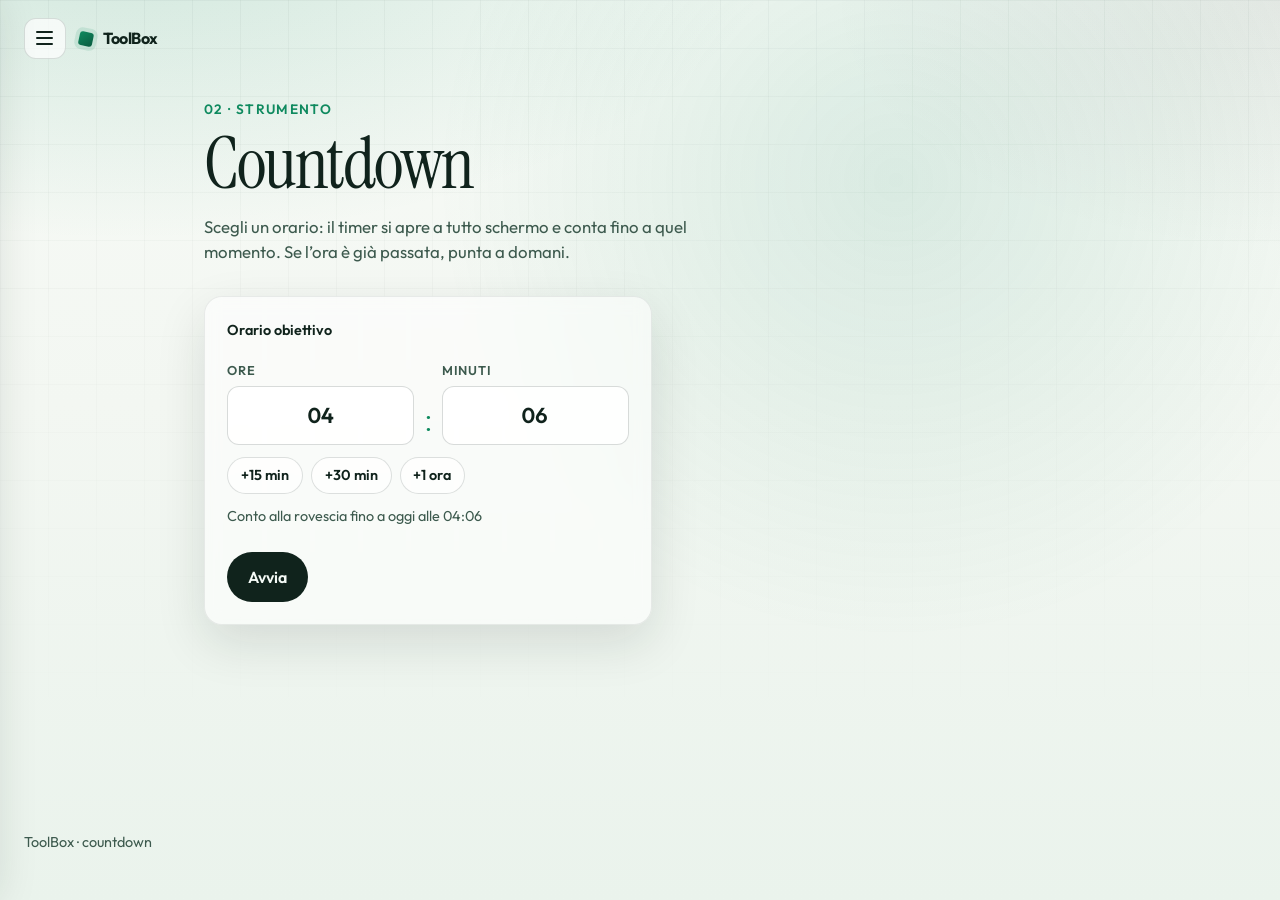
==== tools/countdown.html @ 4c5702e3 "Add fullscreen countdown tool with alerts and left-aligned home. Co-authored-by: Cursor <cursoragent" ====
<!DOCTYPE html>
<html lang="it">
<head>
  <meta charset="UTF-8" />
  <meta name="viewport" content="width=device-width, initial-scale=1.0" />
  <title>Countdown — ToolBox</title>
  <meta name="description" content="Imposta un orario e conta i secondi rimanenti fino a quel momento." />
  <link rel="preconnect" href="https://fonts.googleapis.com" />
  <link rel="preconnect" href="https://fonts.gstatic.com" crossorigin />
  <link href="https://fonts.googleapis.com/css2?family=Instrument+Serif:ital@0;1&family=Outfit:wght@400;500;600;700&display=swap" rel="stylesheet" />
  <link rel="stylesheet" href="../assets/styles.css" />
</head>
<body>
  <div class="bg-grid" aria-hidden="true"></div>
  <div class="bg-glow" aria-hidden="true"></div>

  <div class="sidebar-backdrop" id="sidebar-backdrop" aria-hidden="true"></div>

  <aside class="sidebar" id="sidebar" aria-label="Strumenti" aria-hidden="true">
    <div class="sidebar-top">
      <a class="brand" href="../index.html">
        <span class="brand-mark" aria-hidden="true"></span>
        <span class="brand-name">ToolBox</span>
      </a>
      <button type="button" class="icon-btn" id="sidebar-close" aria-label="Chiudi menu strumenti">
        <span aria-hidden="true">×</span>
      </button>
    </div>

    <p class="sidebar-label">Strumenti</p>
    <nav class="sidebar-nav">
      <a class="sidebar-link" href="qr.html">
        <span class="sidebar-index">01</span>
        <span class="sidebar-text">
          <span class="sidebar-title">Generatore QR</span>
          <span class="sidebar-desc">Link → codice scaricabile</span>
        </span>
      </a>
      <a class="sidebar-link is-active" href="countdown.html" aria-current="page">
        <span class="sidebar-index">02</span>
        <span class="sidebar-text">
          <span class="sidebar-title">Countdown</span>
          <span class="sidebar-desc">Timer fino a un orario</span>
        </span>
      </a>
    </nav>

    <p class="sidebar-foot">GitHub Pages</p>
  </aside>

  <div class="content">
    <header class="topbar">
      <button
        type="button"
        class="icon-btn menu-btn"
        id="sidebar-toggle"
        aria-expanded="false"
        aria-controls="sidebar"
        aria-label="Apri menu strumenti"
      >
        <span class="menu-lines" aria-hidden="true"></span>
      </button>
      <a class="brand brand-compact" href="../index.html">
        <span class="brand-mark" aria-hidden="true"></span>
        <span class="brand-name">ToolBox</span>
      </a>
    </header>

    <main class="tool-page">
      <header class="tool-intro">
        <p class="eyebrow">02 · Strumento</p>
        <h1>Countdown</h1>
        <p class="tool-intro-text">Scegli un orario: il timer si apre a tutto schermo e conta fino a quel momento. Se l’ora è già passata, punta a domani.</p>
      </header>

      <form id="countdown-form" class="qr-form countdown-setup" novalidate>
        <span class="countdown-field-label" id="countdown-time-label">Orario obiettivo</span>

        <div class="countdown-time-picker" role="group" aria-labelledby="countdown-time-label">
          <label class="countdown-time-part">
            <span class="countdown-time-caption">Ore</span>
            <input
              id="countdown-hours"
              name="hours"
              type="number"
              inputmode="numeric"
              min="0"
              max="23"
              step="1"
              placeholder="00"
              required
            />
          </label>
          <span class="countdown-time-colon" aria-hidden="true">:</span>
          <label class="countdown-time-part">
            <span class="countdown-time-caption">Minuti</span>
            <input
              id="countdown-minutes"
              name="minutes"
              type="number"
              inputmode="numeric"
              min="0"
              max="59"
              step="1"
              placeholder="00"
              required
            />
          </label>
        </div>

        <div class="countdown-presets" aria-label="Scorciatoie">
          <button type="button" class="countdown-preset" data-offset="15">+15 min</button>
          <button type="button" class="countdown-preset" data-offset="30">+30 min</button>
          <button type="button" class="countdown-preset" data-offset="60">+1 ora</button>
        </div>

        <p id="countdown-hint" class="countdown-hint"></p>
        <p id="countdown-error" class="form-error" role="alert" hidden></p>

        <div class="form-actions">
          <button type="submit" class="btn btn-primary">Avvia</button>
        </div>
      </form>
    </main>

    <footer class="site-footer">
      <p>ToolBox · countdown</p>
    </footer>
  </div>

  <section
    id="countdown-stage"
    class="countdown-stage"
    hidden
    aria-live="polite"
    aria-label="Countdown a tutto schermo"
  >
    <button type="button" id="countdown-close" class="icon-btn countdown-close" aria-label="Chiudi countdown">
      <span aria-hidden="true">×</span>
    </button>

    <p id="countdown-target" class="countdown-stage-target"></p>

    <div id="countdown-display" class="countdown-display">
      <div class="countdown-unit">
        <span id="cd-hours" class="countdown-value">00</span>
        <span class="countdown-label">ore</span>
      </div>
      <span class="countdown-sep" aria-hidden="true">:</span>
      <div class="countdown-unit">
        <span id="cd-minutes" class="countdown-value">00</span>
        <span class="countdown-label">min</span>
      </div>
      <span class="countdown-sep" aria-hidden="true">:</span>
      <div class="countdown-unit">
        <span id="cd-seconds" class="countdown-value">00</span>
        <span class="countdown-label">sec</span>
      </div>
    </div>

    <p id="countdown-done" class="countdown-done" hidden>Tempo scaduto</p>

    <div class="countdown-progress-wrap">
      <div
        class="countdown-progress"
        role="progressbar"
        aria-valuemin="0"
        aria-valuemax="100"
        aria-valuenow="100"
        aria-label="Tempo rimanente"
      >
        <div id="countdown-progress-bar" class="countdown-progress-bar"></div>
      </div>
    </div>

    <button type="button" id="countdown-reset" class="btn btn-secondary countdown-stage-reset">
      Chiudi
    </button>
  </section>

  <script src="../assets/nav.js"></script>
  <script src="../assets/countdown.js"></script>
</body>
</html>
---- assets/styles.css ----
:root {
  --ink: #10231c;
  --ink-soft: #3d5a4e;
  --paper: #f3f7f2;
  --accent: #0f8a5f;
  --accent-deep: #0a5c40;
  --line: rgba(16, 35, 28, 0.12);
  --shadow: 0 18px 50px rgba(16, 35, 28, 0.12);
  --radius: 18px;
  --sidebar-width: 300px;
  --font-display: "Instrument Serif", Georgia, serif;
  --font-body: "Outfit", sans-serif;
}

*,
*::before,
*::after {
  box-sizing: border-box;
}

html {
  scroll-behavior: smooth;
}

body {
  margin: 0;
  min-height: 100vh;
  font-family: var(--font-body);
  color: var(--ink);
  background:
    radial-gradient(1200px 600px at 10% -10%, rgba(15, 138, 95, 0.18), transparent 55%),
    radial-gradient(900px 500px at 100% 0%, rgba(16, 35, 28, 0.08), transparent 50%),
    linear-gradient(180deg, #f7faf6 0%, var(--paper) 45%, #eaf3ec 100%);
  line-height: 1.5;
}

body.sidebar-open {
  overflow: hidden;
}

.bg-grid,
.bg-glow {
  position: fixed;
  inset: 0;
  pointer-events: none;
  z-index: 0;
}

.bg-grid {
  background-image:
    linear-gradient(var(--line) 1px, transparent 1px),
    linear-gradient(90deg, var(--line) 1px, transparent 1px);
  background-size: 48px 48px;
  mask-image: linear-gradient(180deg, rgba(0, 0, 0, 0.55), transparent 85%);
  opacity: 0.55;
}

.bg-glow {
  background: radial-gradient(circle at 70% 20%, rgba(15, 138, 95, 0.12), transparent 40%);
}

.sidebar-backdrop {
  position: fixed;
  inset: 0;
  z-index: 40;
  background: rgba(16, 35, 28, 0.28);
  backdrop-filter: blur(2px);
  opacity: 0;
  pointer-events: none;
  transition: opacity 0.25s ease;
}

body.sidebar-open .sidebar-backdrop {
  opacity: 1;
  pointer-events: auto;
}

.sidebar {
  position: fixed;
  top: 0;
  left: 0;
  z-index: 50;
  width: min(var(--sidebar-width), 88vw);
  height: 100vh;
  display: flex;
  flex-direction: column;
  gap: 0.35rem;
  padding: 1.25rem 1.1rem;
  border-right: 1px solid rgba(16, 35, 28, 0.1);
  background: rgba(247, 250, 246, 0.96);
  box-shadow: 12px 0 40px rgba(16, 35, 28, 0.12);
  transform: translateX(-105%);
  transition: transform 0.28s ease;
}

body.sidebar-open .sidebar {
  transform: translateX(0);
}

.sidebar-top {
  display: flex;
  align-items: center;
  justify-content: space-between;
  gap: 0.75rem;
  margin-bottom: 1.25rem;
}

.brand {
  display: inline-flex;
  align-items: center;
  gap: 0.65rem;
  text-decoration: none;
  color: var(--ink);
}

.brand-mark {
  width: 0.85rem;
  height: 0.85rem;
  border-radius: 3px;
  background: linear-gradient(135deg, var(--accent), var(--accent-deep));
  box-shadow: 0 0 0 4px rgba(15, 138, 95, 0.12);
  transform: rotate(12deg);
}

.brand-name {
  font-weight: 700;
  letter-spacing: -0.03em;
}

.icon-btn {
  display: inline-grid;
  place-items: center;
  width: 2.6rem;
  height: 2.6rem;
  padding: 0;
  border: 1px solid rgba(16, 35, 28, 0.14);
  border-radius: 12px;
  background: rgba(255, 255, 255, 0.7);
  color: var(--ink);
  font: inherit;
  font-size: 1.4rem;
  line-height: 1;
  cursor: pointer;
  transition: background 0.2s ease, border-color 0.2s ease, transform 0.2s ease;
}

.icon-btn:hover {
  background: #fff;
  border-color: rgba(15, 138, 95, 0.35);
  transform: translateY(-1px);
}

.menu-lines,
.menu-lines::before,
.menu-lines::after {
  display: block;
  width: 1.05rem;
  height: 2px;
  border-radius: 2px;
  background: currentColor;
}

.menu-lines {
  position: relative;
}

.menu-lines::before,
.menu-lines::after {
  content: "";
  position: absolute;
  left: 0;
}

.menu-lines::before {
  top: -6px;
}

.menu-lines::after {
  top: 6px;
}

.sidebar-label {
  margin: 0 0 0.55rem 0.35rem;
  font-size: 0.75rem;
  font-weight: 600;
  letter-spacing: 0.12em;
  text-transform: uppercase;
  color: var(--ink-soft);
}

.sidebar-nav {
  display: flex;
  flex-direction: column;
  gap: 0.35rem;
  flex: 1;
  overflow: auto;
}

.sidebar-link {
  display: grid;
  grid-template-columns: auto 1fr;
  gap: 0.75rem;
  align-items: start;
  padding: 0.85rem 0.8rem;
  border-radius: 14px;
  text-decoration: none;
  color: inherit;
  border: 1px solid transparent;
  transition: background 0.2s ease, border-color 0.2s ease, transform 0.2s ease;
}

.sidebar-link:hover {
  background: rgba(255, 255, 255, 0.75);
  border-color: rgba(16, 35, 28, 0.08);
  transform: translateX(2px);
}

.sidebar-link.is-active {
  background: rgba(15, 138, 95, 0.1);
  border-color: rgba(15, 138, 95, 0.18);
}

.sidebar-index {
  font-size: 0.8rem;
  font-weight: 700;
  color: var(--accent);
  margin-top: 0.15rem;
}

.sidebar-title {
  display: block;
  font-weight: 600;
  letter-spacing: -0.02em;
}

.sidebar-desc {
  display: block;
  margin-top: 0.15rem;
  font-size: 0.85rem;
  color: var(--ink-soft);
}

.sidebar-foot {
  margin: 1rem 0 0 0.35rem;
  font-size: 0.8rem;
  color: var(--ink-soft);
}

.content {
  position: relative;
  z-index: 1;
  display: flex;
  flex-direction: column;
  min-width: 0;
  min-height: 100vh;
}

.topbar {
  display: flex;
  align-items: center;
  gap: 0.85rem;
  max-width: 980px;
  width: 100%;
  margin: 0;
  margin-right: auto;
  padding: 1.1rem 1.5rem 0;
}

.home,
.tool-page {
  flex: 1;
  width: 100%;
  padding: 2.5rem 1.5rem 2rem;
}

.home {
  max-width: none;
  margin: 0;
  align-self: stretch;
}

.tool-page {
  max-width: 920px;
  margin: 0 auto;
}

.hero {
  min-height: min(68vh, 600px);
  display: flex;
  flex-direction: column;
  justify-content: center;
  align-items: flex-start;
  text-align: left;
  animation: rise 0.7s ease both;
}

.hero-brand {
  margin: 0;
  font-family: var(--font-display);
  font-size: clamp(4.5rem, 11vw, 7.5rem);
  font-weight: 400;
  line-height: 0.9;
  letter-spacing: -0.04em;
}

.hero-lead {
  max-width: 28rem;
  margin: 1.25rem 0 0;
  font-size: 1.15rem;
  color: var(--ink-soft);
  animation: rise 0.8s ease 0.08s both;
}

.btn {
  display: inline-flex;
  align-items: center;
  justify-content: center;
  gap: 0.5rem;
  min-height: 2.85rem;
  padding: 0.75rem 1.25rem;
  border: 1px solid transparent;
  border-radius: 999px;
  font: inherit;
  font-weight: 600;
  text-decoration: none;
  cursor: pointer;
  transition: transform 0.2s ease, background 0.2s ease, border-color 0.2s ease, opacity 0.2s ease;
}

.btn:hover {
  transform: translateY(-1px);
}

.btn:disabled {
  opacity: 0.45;
  cursor: not-allowed;
  transform: none;
}

.btn-primary {
  background: var(--ink);
  color: #f4faf6;
}

.btn-primary:hover:not(:disabled) {
  background: var(--accent-deep);
}

.btn-secondary {
  background: transparent;
  color: var(--ink);
  border-color: rgba(16, 35, 28, 0.22);
}

.btn-secondary:hover:not(:disabled) {
  border-color: var(--accent);
  color: var(--accent-deep);
}

.tool-intro {
  margin-bottom: 2rem;
  animation: rise 0.65s ease both;
}

.eyebrow {
  margin: 0 0 0.5rem;
  font-size: 0.85rem;
  font-weight: 600;
  letter-spacing: 0.1em;
  text-transform: uppercase;
  color: var(--accent);
}

.tool-intro h1 {
  margin: 0;
  font-family: var(--font-display);
  font-size: clamp(2.8rem, 7vw, 4.5rem);
  font-weight: 400;
  letter-spacing: -0.03em;
  line-height: 1;
}

.tool-intro-text {
  max-width: 34rem;
  margin: 0.9rem 0 0;
  color: var(--ink-soft);
  font-size: 1.05rem;
}

.qr-layout {
  display: grid;
  grid-template-columns: 1.05fr 0.95fr;
  gap: 1.5rem;
  align-items: start;
  animation: rise 0.75s ease 0.1s both;
}

.qr-form,
.qr-preview {
  background: rgba(255, 255, 255, 0.55);
  border: 1px solid rgba(16, 35, 28, 0.08);
  border-radius: var(--radius);
  box-shadow: var(--shadow);
  backdrop-filter: blur(8px);
}

.qr-form {
  display: grid;
  gap: 0.65rem;
  padding: 1.4rem;
}

.qr-form label {
  font-size: 0.9rem;
  font-weight: 600;
}

.qr-form label:not(:first-child) {
  margin-top: 0.55rem;
}

.qr-form input,
.qr-form select {
  width: 100%;
  min-height: 2.85rem;
  padding: 0.7rem 0.9rem;
  border: 1px solid rgba(16, 35, 28, 0.16);
  border-radius: 12px;
  background: rgba(255, 255, 255, 0.85);
  color: var(--ink);
  font: inherit;
  outline: none;
  transition: border-color 0.2s ease, box-shadow 0.2s ease;
}

.qr-form input:focus,
.qr-form select:focus {
  border-color: var(--accent);
  box-shadow: 0 0 0 3px rgba(15, 138, 95, 0.15);
}

.form-error {
  margin: 0;
  color: #9b2c2c;
  font-size: 0.9rem;
}

.form-actions {
  display: flex;
  flex-wrap: wrap;
  gap: 0.75rem;
  margin-top: 0.85rem;
}

.qr-preview {
  min-height: 360px;
  display: grid;
  place-items: center;
  padding: 1.5rem;
}

#qr-canvas {
  width: min(100%, 320px);
  height: auto;
  border-radius: 12px;
  background: #fff;
  image-rendering: pixelated;
}

.qr-placeholder {
  text-align: center;
  color: var(--ink-soft);
  border: 1px dashed rgba(16, 35, 28, 0.2);
  border-radius: 12px;
  width: min(100%, 280px);
  aspect-ratio: 1;
  display: grid;
  place-items: center;
  padding: 1rem;
  background:
    linear-gradient(135deg, rgba(15, 138, 95, 0.06), transparent 55%),
    rgba(255, 255, 255, 0.4);
}

.qr-placeholder[hidden] {
  display: none;
}

.countdown-setup {
  max-width: 28rem;
  animation: rise 0.75s ease 0.1s both;
}

.countdown-field-label {
  font-size: 0.9rem;
  font-weight: 600;
}

.countdown-time-picker {
  display: grid;
  grid-template-columns: 1fr auto 1fr;
  gap: 0.65rem;
  align-items: end;
}

.countdown-time-part {
  display: grid;
  gap: 0.4rem;
}

.countdown-time-caption {
  font-size: 0.8rem;
  font-weight: 600;
  letter-spacing: 0.06em;
  text-transform: uppercase;
  color: var(--ink-soft);
}

.countdown-time-part input {
  width: 100%;
  min-height: 3.4rem;
  padding: 0.75rem 0.9rem;
  border: 1px solid rgba(16, 35, 28, 0.16);
  border-radius: 12px;
  background: rgba(255, 255, 255, 0.85);
  color: var(--ink);
  font: inherit;
  font-size: 1.35rem;
  font-weight: 600;
  font-variant-numeric: tabular-nums;
  text-align: center;
  outline: none;
  transition: border-color 0.2s ease, box-shadow 0.2s ease;
  -moz-appearance: textfield;
}

.countdown-time-part input::-webkit-outer-spin-button,
.countdown-time-part input::-webkit-inner-spin-button {
  -webkit-appearance: none;
  margin: 0;
}

.countdown-time-part input:focus {
  border-color: var(--accent);
  box-shadow: 0 0 0 3px rgba(15, 138, 95, 0.15);
}

.countdown-time-colon {
  font-family: var(--font-display);
  font-size: 2rem;
  line-height: 1;
  color: var(--accent);
  padding-bottom: 0.55rem;
}

.countdown-presets {
  display: flex;
  flex-wrap: wrap;
  gap: 0.5rem;
  margin-top: 0.15rem;
}

.countdown-preset {
  min-height: 2.2rem;
  padding: 0.4rem 0.8rem;
  border: 1px solid rgba(16, 35, 28, 0.14);
  border-radius: 999px;
  background: rgba(255, 255, 255, 0.7);
  color: var(--ink);
  font: inherit;
  font-size: 0.9rem;
  font-weight: 600;
  cursor: pointer;
  transition: background 0.2s ease, border-color 0.2s ease, transform 0.2s ease;
}

.countdown-preset:hover {
  background: #fff;
  border-color: rgba(15, 138, 95, 0.35);
  transform: translateY(-1px);
}

.countdown-hint {
  margin: 0.15rem 0 0;
  font-size: 0.9rem;
  color: var(--ink-soft);
}

body.countdown-active {
  overflow: hidden;
}

.countdown-stage {
  position: fixed;
  inset: 0;
  z-index: 60;
  display: flex;
  flex-direction: column;
  align-items: center;
  justify-content: center;
  gap: 1.75rem;
  padding: 4.5rem 1.5rem 2.5rem;
  background:
    radial-gradient(900px 500px at 20% 10%, rgba(15, 138, 95, 0.2), transparent 55%),
    radial-gradient(700px 420px at 90% 80%, rgba(16, 35, 28, 0.1), transparent 50%),
    linear-gradient(180deg, #f7faf6 0%, var(--paper) 50%, #eaf3ec 100%);
  animation: rise 0.35s ease both;
}

.countdown-stage::before {
  content: "";
  position: absolute;
  inset: 0;
  pointer-events: none;
  opacity: 0;
  z-index: 0;
}

.countdown-stage > * {
  position: relative;
  z-index: 1;
}

.countdown-stage.is-warning {
  background:
    radial-gradient(900px 500px at 20% 10%, rgba(245, 197, 66, 0.28), transparent 55%),
    linear-gradient(180deg, #fff8df 0%, #f7e7a8 50%, #f0d57a 100%);
}

.countdown-stage.is-warning::before {
  background: #f5c542;
  animation: countdown-flash 1s ease-in-out infinite;
}

.countdown-stage.is-danger {
  background:
    radial-gradient(900px 500px at 20% 10%, rgba(226, 61, 61, 0.28), transparent 55%),
    linear-gradient(180deg, #ffe8e8 0%, #f7bdbd 50%, #ef8f8f 100%);
}

.countdown-stage.is-danger::before {
  background: #e23d3d;
  animation: countdown-flash 0.65s ease-in-out infinite;
}

.countdown-stage.is-warning .countdown-progress-bar {
  background: linear-gradient(90deg, #e0a800, #c48900);
}

.countdown-stage.is-danger .countdown-progress-bar {
  background: linear-gradient(90deg, #e23d3d, #b42323);
}

.countdown-stage[hidden] {
  display: none;
}

.countdown-close {
  position: absolute;
  top: 1.15rem;
  right: 1.15rem;
}

.countdown-stage-target {
  margin: 0;
  font-size: 1rem;
  font-weight: 600;
  letter-spacing: 0.06em;
  text-transform: uppercase;
  color: var(--ink-soft);
}

.countdown-display {
  display: flex;
  align-items: flex-start;
  justify-content: center;
  gap: clamp(0.35rem, 1.5vw, 1rem);
  flex-wrap: wrap;
}

.countdown-unit {
  display: grid;
  gap: 0.55rem;
  justify-items: center;
  min-width: clamp(4.5rem, 16vw, 9rem);
}

.countdown-value {
  font-family: var(--font-display);
  font-size: clamp(4.5rem, 18vw, 11rem);
  line-height: 0.9;
  letter-spacing: -0.04em;
  color: var(--ink);
  font-variant-numeric: tabular-nums;
}

.countdown-label {
  font-size: clamp(0.75rem, 1.5vw, 0.95rem);
  font-weight: 600;
  letter-spacing: 0.12em;
  text-transform: uppercase;
  color: var(--ink-soft);
}

.countdown-sep {
  font-family: var(--font-display);
  font-size: clamp(3.5rem, 14vw, 8rem);
  line-height: 0.9;
  color: var(--accent);
  margin-top: 0.1em;
}

.countdown-done {
  margin: 0;
  font-family: var(--font-display);
  font-size: clamp(3rem, 10vw, 6rem);
  color: var(--accent-deep);
  letter-spacing: -0.03em;
  text-align: center;
}

.countdown-progress-wrap {
  width: min(720px, 92vw);
  margin-top: 0.5rem;
}

.countdown-progress {
  width: 100%;
  height: 0.85rem;
  border-radius: 999px;
  background: rgba(16, 35, 28, 0.1);
  overflow: hidden;
  border: 1px solid rgba(16, 35, 28, 0.08);
}

.countdown-progress-bar {
  height: 100%;
  width: 100%;
  border-radius: inherit;
  background: linear-gradient(90deg, var(--accent), var(--accent-deep));
  transition: width 0.12s linear;
}

.countdown-stage-reset {
  margin-top: 0.25rem;
}

.site-footer {
  width: 100%;
  margin: 0;
  padding: 0 1.5rem 2rem;
  color: var(--ink-soft);
  font-size: 0.9rem;
}

@keyframes rise {
  from {
    opacity: 0;
    transform: translateY(14px);
  }
  to {
    opacity: 1;
    transform: translateY(0);
  }
}

@keyframes countdown-flash {
  0%,
  100% {
    opacity: 0.12;
  }
  50% {
    opacity: 0.55;
  }
}

@media (max-width: 780px) {
  .topbar,
  .home,
  .tool-page {
    padding-left: 1.25rem;
    padding-right: 1.25rem;
  }

  .home,
  .tool-page {
    padding-top: 1.75rem;
  }

  .hero {
    min-height: auto;
    padding: 1.25rem 0 2rem;
  }

  .qr-layout {
    grid-template-columns: 1fr;
  }

  .form-actions {
    flex-direction: column;
  }

  .form-actions .btn {
    width: 100%;
  }

  .site-footer {
    padding: 0 1.25rem 1.5rem;
  }
}

@media (prefers-reduced-motion: reduce) {
  *,
  *::before,
  *::after {
    animation: none !important;
    transition: none !important;
  }
}
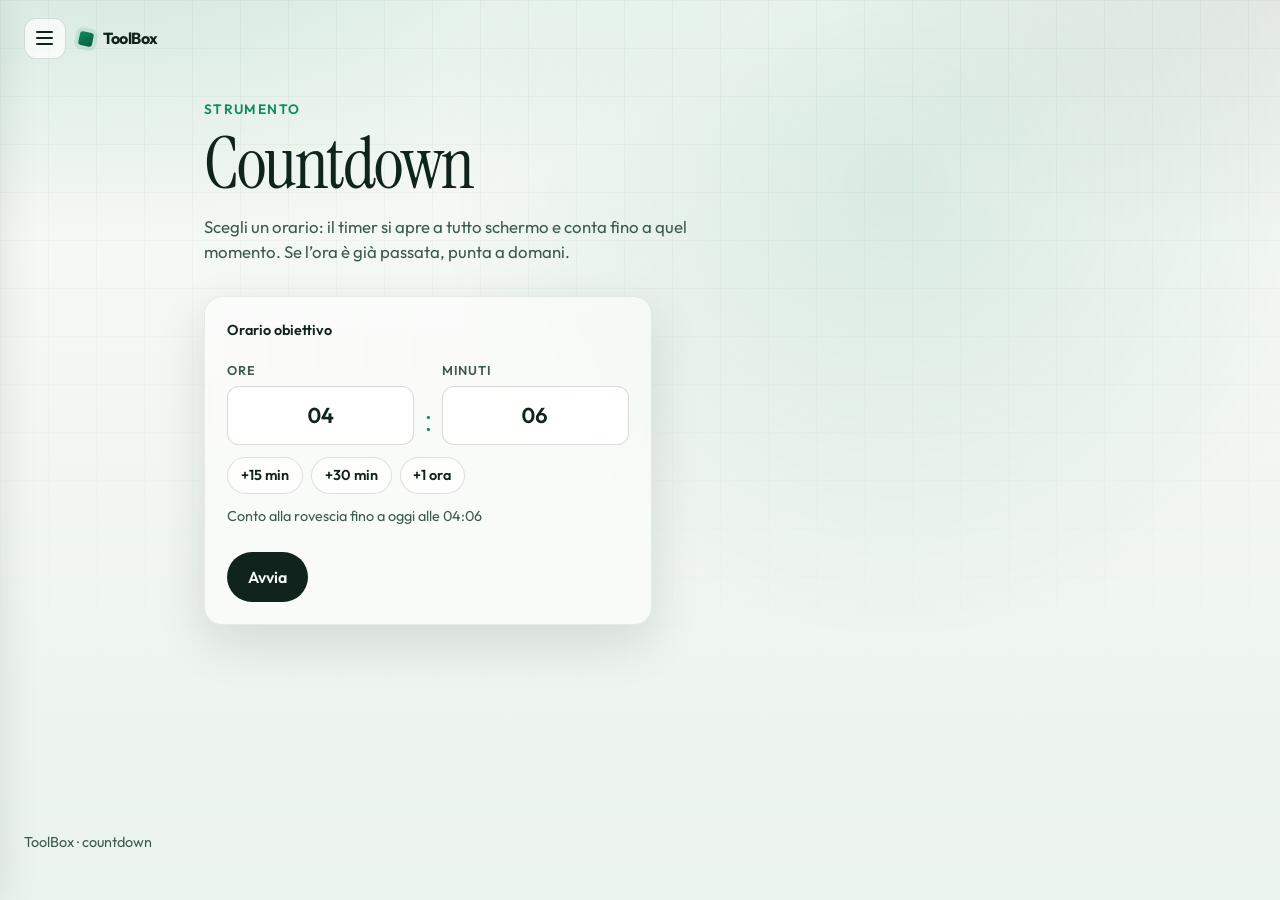
==== commit 3a53085b: "Add photos-to-PDF tool and a home tools grid with icons. Co-authored-by: Cursor <cursoragent@cursor." ====
--- a/tools/countdown.html
+++ b/tools/countdown.html
@@ -28,19 +28,46 @@
     </div>
 
     <p class="sidebar-label">Strumenti</p>
-    <nav class="sidebar-nav">
+        <nav class="sidebar-nav">
       <a class="sidebar-link" href="qr.html">
-        <span class="sidebar-index">01</span>
+        <span class="tool-icon" aria-hidden="true">
+          <svg viewBox="0 0 24 24" fill="none" stroke="currentColor" stroke-width="1.75" stroke-linecap="round" stroke-linejoin="round">
+            <rect x="3" y="3" width="7" height="7" rx="1.2" />
+            <rect x="14" y="3" width="7" height="7" rx="1.2" />
+            <rect x="3" y="14" width="7" height="7" rx="1.2" />
+            <path d="M14 14h2.5v2.5H14zM18.5 14H21v3h-2.5zM14 18.5h3V21h-1.5M18.5 18.5H21V21" />
+          </svg>
+        </span>
         <span class="sidebar-text">
           <span class="sidebar-title">Generatore QR</span>
           <span class="sidebar-desc">Link → codice scaricabile</span>
         </span>
       </a>
       <a class="sidebar-link is-active" href="countdown.html" aria-current="page">
-        <span class="sidebar-index">02</span>
+        <span class="tool-icon" aria-hidden="true">
+          <svg viewBox="0 0 24 24" fill="none" stroke="currentColor" stroke-width="1.75" stroke-linecap="round" stroke-linejoin="round">
+            <circle cx="12" cy="13" r="8" />
+            <path d="M12 9v4l2.5 1.5" />
+            <path d="M9 3h6" />
+          </svg>
+        </span>
         <span class="sidebar-text">
           <span class="sidebar-title">Countdown</span>
           <span class="sidebar-desc">Timer fino a un orario</span>
+        </span>
+      </a>
+      <a class="sidebar-link" href="foto-pdf.html">
+        <span class="tool-icon" aria-hidden="true">
+          <svg viewBox="0 0 24 24" fill="none" stroke="currentColor" stroke-width="1.75" stroke-linecap="round" stroke-linejoin="round">
+            <path d="M14 3H7a2 2 0 0 0-2 2v14a2 2 0 0 0 2 2h10a2 2 0 0 0 2-2V9z" />
+            <path d="M14 3v6h6" />
+            <rect x="8" y="12" width="8" height="6" rx="1" />
+            <circle cx="10.2" cy="14" r="0.7" fill="currentColor" stroke="none" />
+          </svg>
+        </span>
+        <span class="sidebar-text">
+          <span class="sidebar-title">Foto → PDF</span>
+          <span class="sidebar-desc">Immagini in un documento</span>
         </span>
       </a>
     </nav>
@@ -68,7 +95,7 @@
 
     <main class="tool-page">
       <header class="tool-intro">
-        <p class="eyebrow">02 · Strumento</p>
+        <p class="eyebrow">Strumento</p>
         <h1>Countdown</h1>
         <p class="tool-intro-text">Scegli un orario: il timer si apre a tutto schermo e conta fino a quel momento. Se l’ora è già passata, punta a domani.</p>
       </header>
--- a/assets/styles.css
+++ b/assets/styles.css
@@ -220,11 +220,32 @@
   border-color: rgba(15, 138, 95, 0.18);
 }
 
-.sidebar-index {
-  font-size: 0.8rem;
-  font-weight: 700;
+.tool-icon {
+  display: grid;
+  place-items: center;
+  width: 2.1rem;
+  height: 2.1rem;
+  flex-shrink: 0;
+  margin-top: 0.05rem;
+  border-radius: 10px;
   color: var(--accent);
-  margin-top: 0.15rem;
+  background: rgba(15, 138, 95, 0.1);
+}
+
+.tool-icon svg {
+  width: 1.15rem;
+  height: 1.15rem;
+}
+
+.tool-icon-lg {
+  width: 2.6rem;
+  height: 2.6rem;
+  border-radius: 12px;
+}
+
+.tool-icon-lg svg {
+  width: 1.35rem;
+  height: 1.35rem;
 }
 
 .sidebar-title {
@@ -285,7 +306,7 @@
 }
 
 .hero {
-  min-height: min(68vh, 600px);
+  min-height: min(42vh, 380px);
   display: flex;
   flex-direction: column;
   justify-content: center;
@@ -309,6 +330,78 @@
   font-size: 1.15rem;
   color: var(--ink-soft);
   animation: rise 0.8s ease 0.08s both;
+}
+
+.tools-section {
+  margin-top: 0.5rem;
+  padding-bottom: 1rem;
+  animation: rise 0.75s ease 0.12s both;
+}
+
+.tools-section-head {
+  margin-bottom: 1.25rem;
+}
+
+.tools-section-head h2 {
+  margin: 0;
+  font-family: var(--font-display);
+  font-size: clamp(2rem, 5vw, 2.75rem);
+  font-weight: 400;
+  letter-spacing: -0.03em;
+  line-height: 1.05;
+}
+
+.tools-grid {
+  display: grid;
+  grid-template-columns: repeat(auto-fill, minmax(240px, 1fr));
+  gap: 1rem;
+  max-width: 920px;
+}
+
+.tool-tile {
+  display: grid;
+  grid-template-columns: auto 1fr;
+  grid-template-rows: auto auto;
+  gap: 0.35rem 0.9rem;
+  padding: 1.25rem 1.2rem;
+  text-decoration: none;
+  color: inherit;
+  background: rgba(255, 255, 255, 0.55);
+  border: 1px solid rgba(16, 35, 28, 0.08);
+  border-radius: var(--radius);
+  box-shadow: var(--shadow);
+  backdrop-filter: blur(8px);
+  transition: transform 0.2s ease, border-color 0.2s ease, background 0.2s ease;
+}
+
+.tool-tile:hover {
+  transform: translateY(-2px);
+  background: rgba(255, 255, 255, 0.82);
+  border-color: rgba(15, 138, 95, 0.28);
+}
+
+.tool-tile > .tool-icon {
+  grid-row: 1 / span 2;
+  align-self: start;
+}
+
+.tool-tile-body {
+  display: flex;
+  flex-direction: column;
+  gap: 0.35rem;
+  min-width: 0;
+}
+
+.tool-tile-title {
+  font-weight: 600;
+  letter-spacing: -0.02em;
+  font-size: 1.05rem;
+}
+
+.tool-tile-desc {
+  font-size: 0.9rem;
+  color: var(--ink-soft);
+  line-height: 1.45;
 }
 
 .btn {
@@ -745,6 +838,182 @@
   margin-top: 0.25rem;
 }
 
+.pdf-layout {
+  display: grid;
+  grid-template-columns: 1.05fr 0.95fr;
+  gap: 1.5rem;
+  align-items: start;
+  animation: rise 0.75s ease 0.1s both;
+}
+
+.pdf-form,
+.pdf-preview {
+  background: rgba(255, 255, 255, 0.55);
+  border: 1px solid rgba(16, 35, 28, 0.08);
+  border-radius: var(--radius);
+  box-shadow: var(--shadow);
+  backdrop-filter: blur(8px);
+}
+
+.pdf-form {
+  display: grid;
+  gap: 0.65rem;
+  padding: 1.4rem;
+}
+
+.pdf-form label {
+  font-size: 0.9rem;
+  font-weight: 600;
+  margin-top: 0.35rem;
+}
+
+.pdf-form select {
+  width: 100%;
+  min-height: 2.85rem;
+  padding: 0.7rem 0.9rem;
+  border: 1px solid rgba(16, 35, 28, 0.16);
+  border-radius: 12px;
+  background: rgba(255, 255, 255, 0.85);
+  color: var(--ink);
+  font: inherit;
+  outline: none;
+  transition: border-color 0.2s ease, box-shadow 0.2s ease;
+}
+
+.pdf-form select:focus {
+  border-color: var(--accent);
+  box-shadow: 0 0 0 3px rgba(15, 138, 95, 0.15);
+}
+
+.pdf-dropzone {
+  display: grid;
+  place-items: center;
+  gap: 0.25rem;
+  min-height: 9.5rem;
+  padding: 1.25rem;
+  text-align: center;
+  cursor: pointer;
+  border: 1px dashed rgba(16, 35, 28, 0.22);
+  border-radius: 14px;
+  background:
+    linear-gradient(135deg, rgba(15, 138, 95, 0.06), transparent 55%),
+    rgba(255, 255, 255, 0.45);
+  transition: border-color 0.2s ease, background 0.2s ease, transform 0.2s ease;
+}
+
+.pdf-dropzone:hover,
+.pdf-dropzone.is-dragover {
+  border-color: rgba(15, 138, 95, 0.45);
+  background:
+    linear-gradient(135deg, rgba(15, 138, 95, 0.1), transparent 55%),
+    rgba(255, 255, 255, 0.7);
+}
+
+.pdf-dropzone:focus-visible {
+  outline: none;
+  border-color: var(--accent);
+  box-shadow: 0 0 0 3px rgba(15, 138, 95, 0.15);
+}
+
+.pdf-dropzone-title {
+  margin: 0;
+  font-weight: 600;
+}
+
+.pdf-dropzone-hint {
+  margin: 0;
+  font-size: 0.9rem;
+  color: var(--ink-soft);
+}
+
+.pdf-count {
+  margin: 0.15rem 0 0;
+  font-size: 0.9rem;
+  color: var(--ink-soft);
+}
+
+.pdf-preview {
+  min-height: 360px;
+  padding: 1.1rem;
+}
+
+.pdf-empty {
+  margin: 0;
+  min-height: 320px;
+  display: grid;
+  place-items: center;
+  text-align: center;
+  color: var(--ink-soft);
+  border: 1px dashed rgba(16, 35, 28, 0.2);
+  border-radius: 12px;
+  padding: 1rem;
+  background:
+    linear-gradient(135deg, rgba(15, 138, 95, 0.06), transparent 55%),
+    rgba(255, 255, 255, 0.4);
+}
+
+.pdf-empty[hidden] {
+  display: none;
+}
+
+.pdf-list {
+  list-style: none;
+  margin: 0;
+  padding: 0;
+  display: grid;
+  gap: 0.65rem;
+  max-height: 420px;
+  overflow: auto;
+}
+
+.pdf-item {
+  display: grid;
+  grid-template-columns: auto 1fr auto;
+  gap: 0.75rem;
+  align-items: center;
+  padding: 0.55rem;
+  border-radius: 12px;
+  border: 1px solid rgba(16, 35, 28, 0.08);
+  background: rgba(255, 255, 255, 0.75);
+}
+
+.pdf-thumb {
+  width: 3.25rem;
+  height: 3.25rem;
+  object-fit: cover;
+  border-radius: 8px;
+  background: #fff;
+}
+
+.pdf-item-meta {
+  min-width: 0;
+}
+
+.pdf-item-name,
+.pdf-item-size {
+  margin: 0;
+}
+
+.pdf-item-name {
+  font-size: 0.92rem;
+  font-weight: 600;
+  white-space: nowrap;
+  overflow: hidden;
+  text-overflow: ellipsis;
+}
+
+.pdf-item-size {
+  margin-top: 0.15rem;
+  font-size: 0.8rem;
+  color: var(--ink-soft);
+}
+
+.pdf-item-remove {
+  width: 2.2rem;
+  height: 2.2rem;
+  font-size: 1.2rem;
+}
+
 .site-footer {
   width: 100%;
   margin: 0;
@@ -789,10 +1058,19 @@
 
   .hero {
     min-height: auto;
-    padding: 1.25rem 0 2rem;
-  }
-
-  .qr-layout {
+    padding: 1.25rem 0 1.5rem;
+  }
+
+  .tools-section {
+    margin-top: 0;
+  }
+
+  .tools-grid {
+    grid-template-columns: 1fr;
+  }
+
+  .qr-layout,
+  .pdf-layout {
     grid-template-columns: 1fr;
   }
 
